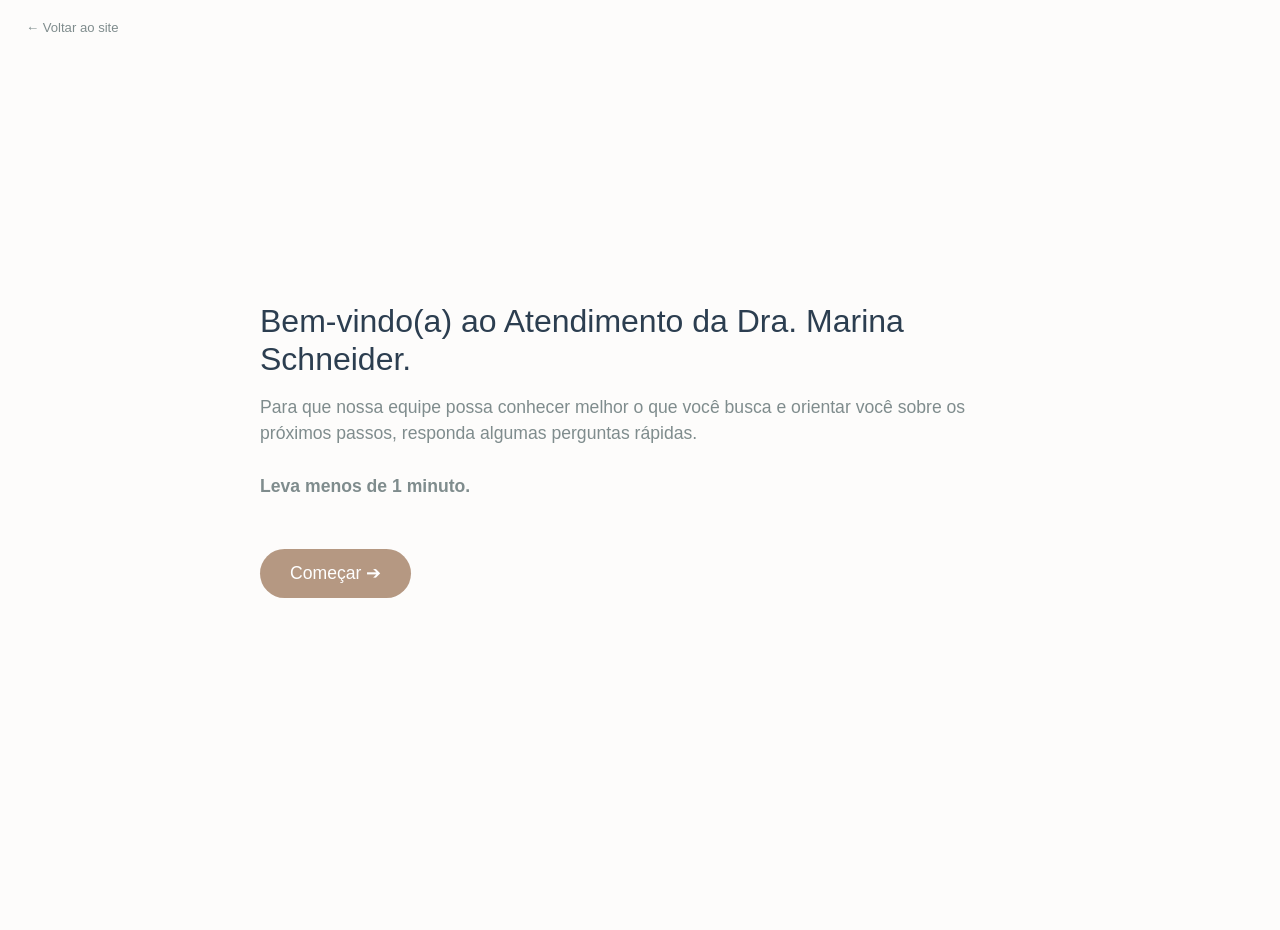
==== agendamento/index.html @ f87c00a6 "Atualização com formularios e numero whats 1665 Claude rodou e atualizei" ====
<!DOCTYPE html>
<html lang="pt-BR">
<head>
    <meta charset="UTF-8">
    <meta name="viewport" content="width=device-width, initial-scale=1.0, maximum-scale=1.0, user-scalable=no">
    <title>Atendimento | Dra. Marina Schneider</title>
    <link rel="icon" type="image/png" href="../assets/images/logo/favicon.png">
    <style>
        :root {
            --primary: #b59882;
            --primary-hover: #9c806b;
            --bg-color: #fdfcfb;
            --text-dark: #2c3e50;
            --text-light: #7f8c8d;
            --border: #e0e0e0;
            --warning-bg: #fff9e6;
            --warning-border: #f1c40f;
        }

        * {
            box-sizing: border-box;
            margin: 0;
            padding: 0;
            font-family: -apple-system, BlinkMacSystemFont, "Segoe UI", Roboto, Helvetica, Arial, sans-serif;
        }

        body {
            background-color: var(--bg-color);
            color: var(--text-dark);
            height: 100vh;
            height: 100dvh; /* Adapta-se melhor no mobile ao abrir o teclado/barra de endereço */
            overflow: hidden;
            display: flex;
            flex-direction: column;
        }

        .back-link {
            position: fixed;
            top: 14px;
            left: 16px;
            z-index: 200;
            font-size: 0.82em;
            color: var(--text-light);
            text-decoration: none;
            padding: 6px 10px;
            border-radius: 20px;
            transition: background 0.2s ease, color 0.2s ease;
        }
        .back-link:hover {
            background: rgba(181, 152, 130, 0.12);
            color: var(--primary);
        }

        .form-container {
            flex: 1;
            position: relative;
            width: 100%;
            max-width: 800px;
            margin: 0 auto;
            padding: 20px;
            display: flex;
            align-items: center;
        }

        .step {
            position: absolute;
            top: 0;
            left: 0;
            width: 100%;
            height: 100%;
            display: flex;
            flex-direction: column;
            justify-content: center;
            opacity: 0;
            visibility: hidden;
            transform: translateY(30px);
            transition: all 0.5s cubic-bezier(0.4, 0, 0.2, 1);
            padding: 20px;
            overflow-y: auto; /* Permite rolagem interna caso o conteúdo seja maior que a tela */
        }

        .step.active {
            opacity: 1;
            visibility: visible;
            transform: translateY(0);
            z-index: 10;
        }

        .step-number {
            font-size: 0.9em;
            color: var(--primary);
            font-weight: 600;
            margin-bottom: 10px;
            letter-spacing: 1px;
            text-transform: uppercase;
        }

        h2 {
            font-size: 2em;
            font-weight: 300;
            margin-bottom: 15px;
            line-height: 1.2;
        }

        p.subtitle {
            font-size: 1.1em;
            color: var(--text-light);
            margin-bottom: 30px;
            line-height: 1.5;
        }

        .options-grid {
            display: grid;
            grid-template-columns: 1fr 1fr;
            gap: 12px;
            max-height: 55vh;
            overflow-y: auto;
            padding-right: 10px;
        }

        @media (max-width: 600px) {
            .options-grid {
                grid-template-columns: 1fr;
                max-height: none; /* Remove o limite de altura para fluir livremente */
            }
            h2 { font-size: 1.6em; }

            .step {
                justify-content: flex-start; /* Joga todo o conteúdo mais para cima no celular */
                padding-top: 10vh; /* Margem superior amigável */
                padding-bottom: 150px; /* Espaço extra no final para o teclado não cobrir os botões */
            }
        }

        .option-card {
            border: 1px solid var(--border);
            border-radius: 8px;
            padding: 18px 15px;
            cursor: pointer;
            transition: all 0.2s ease;
            background: #fff;
            display: flex;
            align-items: center;
        }

        .option-card:hover {
            background: #fcf9f7;
            border-color: var(--primary);
        }

        .option-card.selected {
            border-color: var(--primary);
            background-color: rgba(181, 152, 130, 0.1);
            box-shadow: 0 0 0 1px var(--primary);
        }

        .option-card strong {
            font-size: 1.05em;
            font-weight: 500;
        }

        .option-card input {
            display: none;
        }

        .input-group {
            margin-bottom: 25px;
            width: 100%;
            max-width: 500px;
        }

        .input-group label {
            display: block;
            margin-bottom: 8px;
            font-weight: 500;
            color: var(--text-dark);
        }

        .input-group input[type="text"],
        .input-group input[type="tel"],
        .input-group textarea {
            width: 100%;
            padding: 12px 0;
            font-size: 1.2em;
            border: none;
            border-bottom: 2px solid var(--border);
            background: transparent;
            color: var(--text-dark);
            outline: none;
            transition: border-color 0.3s;
            resize: none;
        }

        .input-group textarea {
            min-height: 80px;
            line-height: 1.4;
        }

        .input-group input:focus,
        .input-group textarea:focus {
            border-bottom-color: var(--primary);
        }

        .hidden-input {
            display: none;
            margin-top: 15px;
            animation: fadeIn 0.3s ease;
        }
        .hidden-input.active {
            display: block;
        }

        @keyframes fadeIn {
            from { opacity: 0; transform: translateY(-10px); }
            to { opacity: 1; transform: translateY(0); }
        }

        .btn-container {
            margin-top: 20px;
            display: flex;
            gap: 15px;
            flex-wrap: wrap;
        }

        .btn {
            background-color: var(--primary);
            color: white;
            border: none;
            padding: 14px 30px;
            font-size: 1.1em;
            border-radius: 30px;
            cursor: pointer;
            transition: background 0.3s, transform 0.1s;
            font-weight: 500;
            display: inline-flex;
            align-items: center;
            justify-content: center;
            gap: 10px;
            text-decoration: none;
            text-align: center;
        }

        .btn:hover { background-color: var(--primary-hover); }
        .btn:active { transform: scale(0.98); }

        .btn-secondary {
            background-color: #f1f1f1;
            color: var(--text-dark);
        }
        .btn-secondary:hover { background-color: #e2e2e2; }

        .progress-bar {
            position: fixed;
            top: 0;
            left: 0;
            height: 4px;
            background-color: var(--primary);
            width: 0%;
            transition: width 0.4s ease;
            z-index: 100;
        }

        .error-msg {
            color: #e74c3c;
            font-size: 0.9em;
            margin-top: -10px;
            margin-bottom: 15px;
            display: none;
        }

        .final-message {
            text-align: center;
            max-width: 600px;
            margin: 0 auto;
            max-height: 80vh;
            overflow-y: auto;
            padding-right: 10px;
        }
        .final-message h2 { margin-bottom: 15px; font-size: 1.8em; }
        .final-message p { margin-bottom: 10px; font-size: 1.05em; line-height: 1.4; color: var(--text-dark); }
        .final-message .signature { margin-top: 15px; font-style: italic; color: var(--primary); font-size: 0.95em; }

        .alert-box {
            background-color: var(--warning-bg);
            border-left: 4px solid var(--warning-border);
            padding: 12px 15px;
            margin: 12px 0;
            text-align: left;
            border-radius: 4px;
            display: none; /* Oculto por padrão */
        }
        .alert-box p {
            margin: 0;
            font-size: 0.95em;
            color: #444;
            line-height: 1.4;
        }

    </style>
</head>
<body>

    <a href="../index.html" class="back-link">&larr; Voltar ao site</a>
    <div class="progress-bar" id="progressBar"></div>

    <div class="form-container">

        <div class="step active" id="step-0">
            <h2>Bem-vindo(a) ao Atendimento da Dra. Marina Schneider.</h2>
            <p class="subtitle">Para que nossa equipe possa conhecer melhor o que você busca e orientar você sobre os próximos passos, responda algumas perguntas rápidas.<br><br><strong>Leva menos de 1 minuto.</strong></p>
            <div class="btn-container">
                <button class="btn" onclick="nextStep(1)">Começar ➔</button>
            </div>
        </div>

        <div class="step" id="step-1">
            <div class="step-number">1 de 7</div>
            <h2>Vamos começar pelo básico</h2>

            <div class="input-group">
                <label>1. Como você gostaria de ser chamado(a)?</label>
                <div class="options-grid" style="grid-template-columns: 1fr 1fr 1fr; margin-bottom: 10px;">
                    <label class="option-card" onclick="selectPronoun(this)">
                        <input type="radio" name="pronome" value="Senhor">
                        <strong>Senhor</strong>
                    </label>
                    <label class="option-card" onclick="selectPronoun(this)">
                        <input type="radio" name="pronome" value="Senhora">
                        <strong>Senhora</strong>
                    </label>
                    <label class="option-card" onclick="selectPronoun(this, true)">
                        <input type="radio" name="pronome" value="Outro">
                        <strong>Outro</strong>
                    </label>
                </div>
                <div class="hidden-input" id="container-pronome-outro">
                    <input type="text" id="pronome_outro" placeholder="Como prefere?">
                </div>
            </div>

            <div class="input-group">
                <label>2. Qual o seu nome?</label>
                <input type="text" id="nome" placeholder="Seu nome">
            </div>

            <div class="error-msg" id="error-step-1">Por favor, preencha como quer ser chamado e seu nome.</div>
            <div class="btn-container">
                <button class="btn btn-secondary" onclick="prevStep(0)">Voltar</button>
                <button class="btn" onclick="validateStep1()">Próximo ➔</button>
            </div>
        </div>

        <div class="step" id="step-2">
            <div class="step-number">2 de 7</div>
            <h2>3. Qual região(ões) você gostaria de tratar ou transformar?</h2>
            <p style="margin-bottom: 15px; color: var(--text-light);">Pode selecionar mais de uma opção.</p>

            <div class="options-grid">
                <label class="option-card" onclick="toggleRegiaoCheckbox(this)">
                    <input type="checkbox" name="regiao" value="Mamas">
                    <strong>Mamas</strong>
                </label>
                <label class="option-card" onclick="toggleRegiaoCheckbox(this)">
                    <input type="checkbox" name="regiao" value="Abdome">
                    <strong>Abdome</strong>
                </label>
                <label class="option-card" onclick="toggleRegiaoCheckbox(this)">
                    <input type="checkbox" name="regiao" value="Contorno corporal">
                    <strong>Contorno corporal</strong>
                </label>
                <label class="option-card" onclick="toggleRegiaoCheckbox(this)">
                    <input type="checkbox" name="regiao" value="Face">
                    <strong>Face</strong>
                </label>
                <label class="option-card" onclick="toggleRegiaoCheckbox(this)">
                    <input type="checkbox" name="regiao" value="Procedimentos estéticos">
                    <strong>Procedimentos estéticos</strong>
                </label>
                <label class="option-card" onclick="toggleRegiaoCheckbox(this, true)">
                    <input type="checkbox" name="regiao" value="Outra região">
                    <strong>Outra região</strong>
                </label>
            </div>

            <div class="input-group hidden-input" id="container-regiao-outra" style="margin-top: 20px;">
                <input type="text" id="regiao_outra" placeholder="Qual seria a outra região?">
            </div>

            <div class="error-msg" id="error-step-2">Selecione pelo menos uma região.</div>
            <div class="btn-container">
                <button class="btn btn-secondary" onclick="prevStep(1)">Voltar</button>
                <button class="btn" onclick="validateStep2()">Próximo ➔</button>
            </div>
        </div>

        <div class="step" id="step-3">
            <div class="step-number">3 de 7</div>
            <h2>4. O que mais incomoda você nessa região?</h2>

            <div class="input-group">
                <textarea id="incomodo" placeholder="Descreva brevemente o que gostaria de mudar..."></textarea>
            </div>

            <div class="error-msg" id="error-step-3">Por favor, escreva algo sobre o que a incomoda.</div>
            <div class="btn-container">
                <button class="btn btn-secondary" onclick="prevStep(2)">Voltar</button>
                <button class="btn" onclick="validateStep3()">Próximo ➔</button>
            </div>
        </div>

        <div class="step" id="step-4">
            <div class="step-number">4 de 7</div>
            <h2>5. Você está decidido a resolver esse problema?</h2>

            <div class="options-grid" style="grid-template-columns: 1fr;">
                <label class="option-card" onclick="selectRadioAndAdvance(this, 'decisao', 5)">
                    <input type="radio" name="decisao" value="Sim, o quanto antes">
                    <strong>Sim, o quanto antes</strong>
                </label>
                <label class="option-card" onclick="selectRadioAndAdvance(this, 'decisao', 5)">
                    <input type="radio" name="decisao" value="Ainda não tenho certeza">
                    <strong>Ainda não tenho certeza</strong>
                </label>
                <label class="option-card" onclick="selectRadioAndAdvance(this, 'decisao', 5)">
                    <input type="radio" name="decisao" value="Não, apenas quero tirar dúvidas">
                    <strong>Não, apenas quero tirar dúvidas</strong>
                </label>
            </div>

            <div class="btn-container">
                <button class="btn btn-secondary" onclick="prevStep(3)">Voltar</button>
            </div>
        </div>

        <div class="step" id="step-5">
            <div class="step-number">5 de 7</div>
            <h2>6. Qual faixa de investimento você considera para o seu procedimento?</h2>

            <div class="options-grid" style="grid-template-columns: 1fr;">
                <label class="option-card" onclick="selectRadioAndAdvance(this, 'investimento', 6)">
                    <!-- Values representam o teto da faixa para lógica condicional -->
                    <input type="radio" name="investimento" value="10000" data-label="Até R$ 10.000">
                    <strong>Até R$ 10.000</strong>
                </label>
                <label class="option-card" onclick="selectRadioAndAdvance(this, 'investimento', 6)">
                    <input type="radio" name="investimento" value="20000" data-label="R$ 10.000 a R$ 20.000">
                    <strong>R$ 10.000 a R$ 20.000</strong>
                </label>
                <label class="option-card" onclick="selectRadioAndAdvance(this, 'investimento', 6)">
                    <input type="radio" name="investimento" value="40000" data-label="R$ 20.000 a R$ 40.000">
                    <strong>R$ 20.000 a R$ 40.000</strong>
                </label>
                <label class="option-card" onclick="selectRadioAndAdvance(this, 'investimento', 6)">
                    <input type="radio" name="investimento" value="999999" data-label="Acima de R$ 40.000">
                    <strong>Acima de R$ 40.000</strong>
                </label>
                <label class="option-card" onclick="selectRadioAndAdvance(this, 'investimento', 6)">
                    <input type="radio" name="investimento" value="999999" data-label="Ainda não tenho uma faixa definida">
                    <strong>Ainda não tenho uma faixa definida</strong>
                </label>
            </div>

            <div class="btn-container">
                <button class="btn btn-secondary" onclick="prevStep(4)">Voltar</button>
            </div>
        </div>

        <div class="step" id="step-6">
            <div class="step-number">6 de 7</div>
            <h2>7. Onde você gostaria de realizar sua consulta?</h2>

            <div class="options-grid" style="grid-template-columns: 1fr;">
                <label class="option-card" onclick="selectRadioAndAdvance(this, 'local', 7)">
                    <input type="radio" name="local" value="Blumenau">
                    <strong>Blumenau</strong>
                </label>
                <label class="option-card" onclick="selectRadioAndAdvance(this, 'local', 7)">
                    <input type="radio" name="local" value="São Paulo">
                    <strong>São Paulo</strong>
                </label>
                <label class="option-card" onclick="selectRadioAndAdvance(this, 'local', 7)">
                    <input type="radio" name="local" value="Online">
                    <strong>Online</strong>
                </label>
            </div>

            <div class="btn-container">
                <button class="btn btn-secondary" onclick="prevStep(5)">Voltar</button>
            </div>
        </div>

        <div class="step" id="step-7">
            <div class="step-number">7 de 7</div>
            <h2>8. O que você espera encontrar em uma consulta de cirurgia plástica?</h2>

            <div class="input-group">
                <textarea id="expectativa" placeholder="Confiança, empatia, tirar dúvidas..."></textarea>
            </div>

            <div class="error-msg" id="error-step-7">Por favor, partilhe um pouco sobre a sua expectativa.</div>
            <div class="btn-container">
                <button class="btn btn-secondary" onclick="prevStep(6)">Voltar</button>
                <button class="btn" onclick="validateAndSubmit()">Concluir ➔</button>
            </div>
        </div>

        <div class="step" id="step-8">
            <div class="final-message">
                <h2>Formulário concluído! ✨</h2>

                <div id="msg-padrao">
                    <p>Obrigada por compartilhar um pouco sobre o que você está buscando.</p>
                    <p>Nossa equipe receberá suas respostas e entrará em contato pelo WhatsApp para orientar você sobre os próximos passos.</p>
                </div>

                <!-- ALERTA DE ORÇAMENTO (Dinâmico) -->
                <div class="alert-box" id="alerta-orcamento">
                    <p><strong>Com carinho:</strong> Notamos que o investimento para as regiões escolhidas costuma ser um pouco superior à faixa que você selecionou. Deseja prosseguir com a nossa equipe mesmo assim?</p>
                </div>

                <!-- ALERTA DE CONSULTA ONLINE (Dinâmico) -->
                <div class="alert-box" id="alerta-online" style="border-color: var(--primary); background-color: rgba(181, 152, 130, 0.05);">
                    <p><strong>Consulta Online:</strong> Ela possui um valor de consulta que já inclui o seu retorno presencial em até 60 dias (Blumenau ou SP). Tudo bem para você?</p>
                </div>

                <div class="signature">
                    Dra. Marina Schneider<br>
                    Cirurgiã Plástica<br>
                    <strong>Sua história é única. Seu planejamento também.</strong>
                </div>

                <div class="btn-container" style="justify-content: center; margin-top: 20px;">
                    <a href="#" id="whatsapp-link" class="btn" target="_blank" rel="noopener noreferrer" style="background-color: #25D366; width: 100%; max-width: 400px;">
                        Enviar mensagem
                    </a>
                </div>
            </div>
        </div>

    </div>

    <script>
        const totalSteps = 7;

        function updateProgress(stepIndex) {
            const progress = (stepIndex / totalSteps) * 100;
            document.getElementById('progressBar').style.width = `${Math.min(progress, 100)}%`;
        }

        function nextStep(stepIndex) {
            document.querySelectorAll('.step').forEach(step => step.classList.remove('active'));
            document.getElementById(`step-${stepIndex}`).classList.add('active');

            if(stepIndex > 0 && stepIndex <= totalSteps) {
                updateProgress(stepIndex);
            } else if (stepIndex === 8) {
                document.getElementById('progressBar').style.width = '100%';
            }
        }

        function prevStep(stepIndex) {
            nextStep(stepIndex);
        }

        // Lógica do Passo 1: Pronome
        function selectPronoun(element, isOutro = false) {
            const siblings = element.parentElement.querySelectorAll('.option-card');
            siblings.forEach(el => el.classList.remove('selected'));

            element.classList.add('selected');
            element.querySelector('input').checked = true;

            const containerOutro = document.getElementById('container-pronome-outro');
            if (isOutro) {
                containerOutro.classList.add('active');
                setTimeout(() => document.getElementById('pronome_outro').focus(), 100);
            } else {
                containerOutro.classList.remove('active');
            }
            document.getElementById('error-step-1').style.display = 'none';
        }

        function validateStep1() {
            const nome = document.getElementById('nome').value.trim();
            const pronomeSelected = document.querySelector('input[name="pronome"]:checked');

            let pronomeValido = false;
            if (pronomeSelected) {
                if (pronomeSelected.value === 'Outro') {
                    pronomeValido = document.getElementById('pronome_outro').value.trim() !== '';
                } else {
                    pronomeValido = true;
                }
            }

            if (nome === '' || !pronomeValido) {
                document.getElementById('error-step-1').style.display = 'block';
            } else {
                document.getElementById('error-step-1').style.display = 'none';
                nextStep(2);
            }
        }

        // Lógica do Passo 2: Regiões
        function toggleRegiaoCheckbox(element, isOutro = false) {
            const checkbox = element.querySelector('input');
            const containerOutra = document.getElementById('container-regiao-outra');

            setTimeout(() => {
                if (checkbox.checked) {
                    element.classList.add('selected');
                    if(isOutro) {
                        containerOutra.classList.add('active');
                        setTimeout(() => document.getElementById('regiao_outra').focus(), 100);
                    }
                } else {
                    element.classList.remove('selected');
                    if(isOutro) {
                        containerOutra.classList.remove('active');
                    }
                }
                document.getElementById('error-step-2').style.display = 'none';
            }, 50);
        }

        function validateStep2() {
            const selecionados = document.querySelectorAll('input[name="regiao"]:checked');
            let valido = selecionados.length > 0;

            // Verifica se marcou "Outro" e se preencheu
            const selecionouOutro = Array.from(selecionados).some(cb => cb.value === "Outra região");
            if (selecionouOutro && document.getElementById('regiao_outra').value.trim() === '') {
                valido = false;
            }

            if (!valido) {
                document.getElementById('error-step-2').style.display = 'block';
            } else {
                document.getElementById('error-step-2').style.display = 'none';
                nextStep(3);
            }
        }

        function validateStep3() {
            const incomodo = document.getElementById('incomodo').value.trim();
            if (incomodo === '') {
                document.getElementById('error-step-3').style.display = 'block';
            } else {
                document.getElementById('error-step-3').style.display = 'none';
                nextStep(4);
            }
        }

        function selectRadioAndAdvance(element, inputName, nextStepIndex) {
            const siblings = element.parentElement.querySelectorAll('.option-card');
            siblings.forEach(el => el.classList.remove('selected'));

            element.classList.add('selected');
            element.querySelector('input').checked = true;

            setTimeout(() => {
                nextStep(nextStepIndex);
            }, 300);
        }

        function validateAndSubmit() {
            const expectativa = document.getElementById('expectativa').value.trim();

            if (expectativa === '') {
                document.getElementById('error-step-7').style.display = 'block';
            } else {
                document.getElementById('error-step-7').style.display = 'none';
                processarFormulario();
            }
        }

        function processarFormulario() {
            // Recolher Dados
            const pronomeSelected = document.querySelector('input[name="pronome"]:checked');
            let pronome = pronomeSelected ? pronomeSelected.value : "";
            if (pronome === "Outro") {
                pronome = document.getElementById('pronome_outro').value;
            }

            const nome = document.getElementById('nome').value;

            // Regiões (Tratando Multi-seleção)
            const checkboxesRegiao = document.querySelectorAll('input[name="regiao"]:checked');
            let regioesArr = [];
            checkboxesRegiao.forEach(cb => {
                if(cb.value === "Outra região") {
                    regioesArr.push(document.getElementById('regiao_outra').value);
                } else {
                    regioesArr.push(cb.value);
                }
            });
            const regiaoTexto = regioesArr.join(', ');

            const incomodo = document.getElementById('incomodo').value;
            const decisao = document.querySelector('input[name="decisao"]:checked')?.value || "Não informado";

            const invRadio = document.querySelector('input[name="investimento"]:checked');
            const invLabel = invRadio ? invRadio.getAttribute('data-label') : "Não informado";
            const invMax = invRadio ? parseInt(invRadio.value) : 999999;

            const local = document.querySelector('input[name="local"]:checked')?.value || "Não informado";
            const expectativa = document.getElementById('expectativa').value;

            // --- LÓGICA DE ALERTAS E ORÇAMENTO ---
            const custoPorProcedimento = 14000;
            const custoEstimadoTotal = checkboxesRegiao.length * custoPorProcedimento;

            const boxOrcamento = document.getElementById('alerta-orcamento');
            const boxOnline = document.getElementById('alerta-online');
            const msgPadrao = document.getElementById('msg-padrao');
            const btnWhatsapp = document.getElementById('whatsapp-link');

            let precisaConfirmacao = false;

            if (custoEstimadoTotal > invMax) {
                // Estoura o orçamento
                boxOrcamento.style.display = 'block';
                msgPadrao.style.display = 'none'; // Esconde a mensagem padrão para poupar espaço
                precisaConfirmacao = true;
            } else {
                // Dentro do orçamento
                boxOrcamento.style.display = 'none';
                msgPadrao.style.display = 'block';
            }

            // Alerta Online
            if (local === 'Online') {
                boxOnline.style.display = 'block';
                precisaConfirmacao = true;
                // Se só tem o alerta online, pode esconder um parágrafo da msg padrão para caber bem
                if(custoEstimadoTotal <= invMax) {
                     msgPadrao.innerHTML = "<p>Obrigada por compartilhar! Nossa equipe entrará em contato para orientar você sobre os próximos passos.</p>";
                }
            } else {
                boxOnline.style.display = 'none';
            }

            // Define o texto do botão baseado nos avisos
            if (precisaConfirmacao) {
                btnWhatsapp.innerText = "Sim, quero prosseguir";
            } else {
                btnWhatsapp.innerText = "Enviar mensagem";
            }

            // Formatar mensagem WhatsApp
            let mensagemWhatsapp = "Olá! Preenchi o formulário de triagem e gostaria de conversar sobre os próximos passos.%0A%0A";
            mensagemWhatsapp += `*1. Tratamento:* ${pronome}%0A`;
            mensagemWhatsapp += `*2. Nome:* ${nome}%0A`;
            mensagemWhatsapp += `*3. Região(ões):* ${regiaoTexto}%0A`;
            mensagemWhatsapp += `*4. O que incomoda:* ${incomodo}%0A`;
            mensagemWhatsapp += `*5. Decisão:* ${decisao}%0A`;
            mensagemWhatsapp += `*6. Investimento:* ${invLabel}%0A`;
            mensagemWhatsapp += `*7. Local:* ${local}%0A`;
            mensagemWhatsapp += `*8. Expectativas:* ${expectativa}`;

            const numeroTelefone = "5547992421665";
            const linkWpp = `https://api.whatsapp.com/send?phone=${numeroTelefone}&text=${mensagemWhatsapp}`;

            btnWhatsapp.href = linkWpp;

            // Avança para tela final
            nextStep(8);
        }

    </script>
</body>
</html>
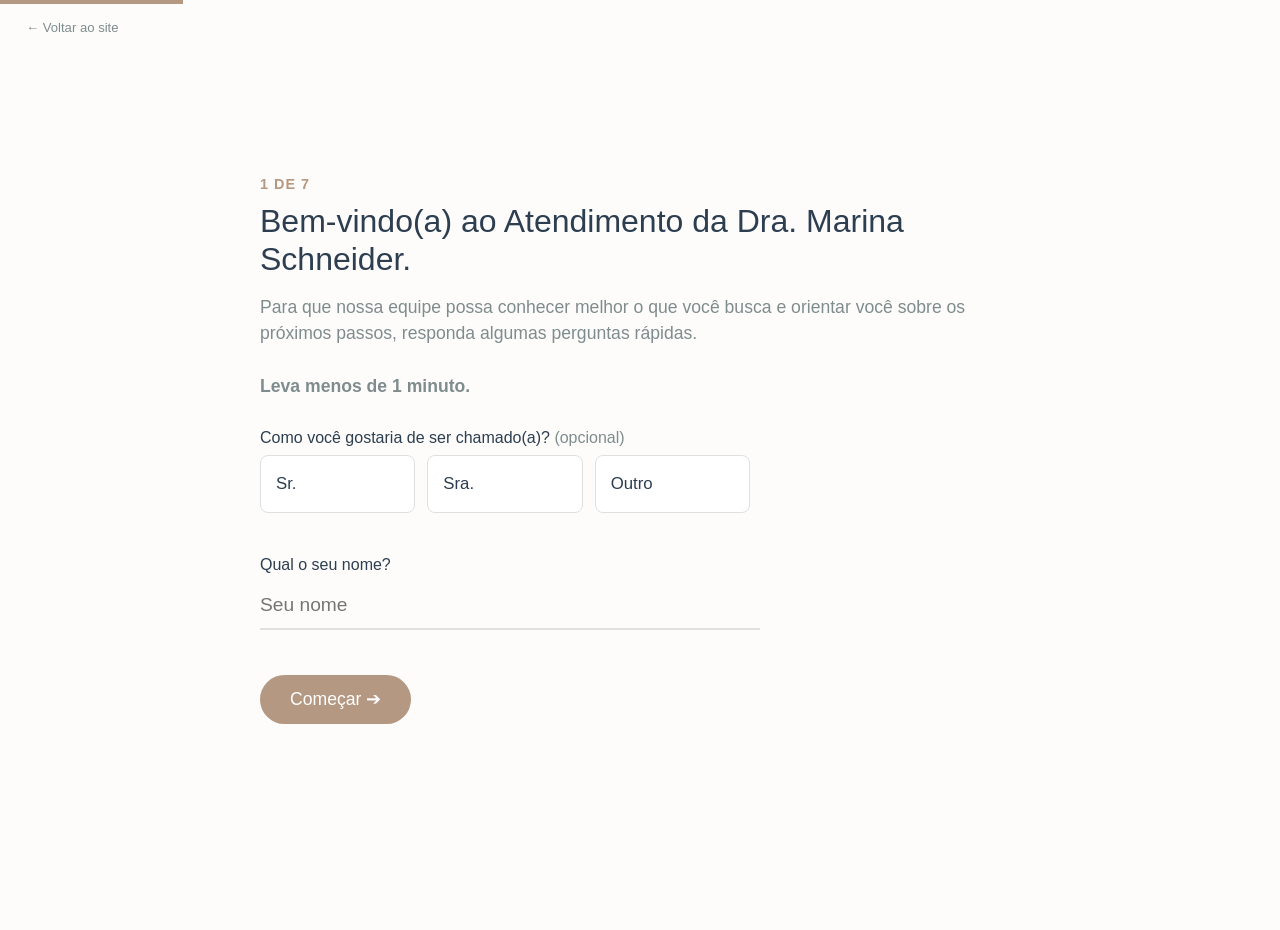
==== commit 5faf9fb4: "Sr abreviadoobrigatorio e pagina 01 compilada Ajuste do Sr abreviado, não obrigatorio e pagina 01 co" ====
--- a/agendamento/index.html
+++ b/agendamento/index.html
@@ -305,28 +305,21 @@
 
     <div class="form-container">
 
-        <div class="step active" id="step-0">
+        <div class="step active" id="step-1">
+            <div class="step-number">1 de 7</div>
             <h2>Bem-vindo(a) ao Atendimento da Dra. Marina Schneider.</h2>
             <p class="subtitle">Para que nossa equipe possa conhecer melhor o que você busca e orientar você sobre os próximos passos, responda algumas perguntas rápidas.<br><br><strong>Leva menos de 1 minuto.</strong></p>
-            <div class="btn-container">
-                <button class="btn" onclick="nextStep(1)">Começar ➔</button>
-            </div>
-        </div>
-
-        <div class="step" id="step-1">
-            <div class="step-number">1 de 7</div>
-            <h2>Vamos começar pelo básico</h2>
 
             <div class="input-group">
-                <label>1. Como você gostaria de ser chamado(a)?</label>
+                <label>Como você gostaria de ser chamado(a)? <span style="color: var(--text-light); font-weight: 400;">(opcional)</span></label>
                 <div class="options-grid" style="grid-template-columns: 1fr 1fr 1fr; margin-bottom: 10px;">
                     <label class="option-card" onclick="selectPronoun(this)">
-                        <input type="radio" name="pronome" value="Senhor">
-                        <strong>Senhor</strong>
+                        <input type="radio" name="pronome" value="Sr.">
+                        <strong>Sr.</strong>
                     </label>
                     <label class="option-card" onclick="selectPronoun(this)">
-                        <input type="radio" name="pronome" value="Senhora">
-                        <strong>Senhora</strong>
+                        <input type="radio" name="pronome" value="Sra.">
+                        <strong>Sra.</strong>
                     </label>
                     <label class="option-card" onclick="selectPronoun(this, true)">
                         <input type="radio" name="pronome" value="Outro">
@@ -339,14 +332,13 @@
             </div>
 
             <div class="input-group">
-                <label>2. Qual o seu nome?</label>
+                <label>Qual o seu nome?</label>
                 <input type="text" id="nome" placeholder="Seu nome">
             </div>
 
-            <div class="error-msg" id="error-step-1">Por favor, preencha como quer ser chamado e seu nome.</div>
+            <div class="error-msg" id="error-step-1">Por favor, preencha seu nome.</div>
             <div class="btn-container">
-                <button class="btn btn-secondary" onclick="prevStep(0)">Voltar</button>
-                <button class="btn" onclick="validateStep1()">Próximo ➔</button>
+                <button class="btn" onclick="validateStep1()">Começar ➔</button>
             </div>
         </div>
 
@@ -561,6 +553,10 @@
         function prevStep(stepIndex) {
             nextStep(stepIndex);
         }
+
+        // A primeira pergunta já aparece ativa no HTML (sem precisar clicar em
+        // "Começar" antes), então acertamos a barra de progresso pra refletir isso.
+        updateProgress(1);
 
         // Lógica do Passo 1: Pronome
         function selectPronoun(element, isOutro = false) {
@@ -584,17 +580,19 @@
             const nome = document.getElementById('nome').value.trim();
             const pronomeSelected = document.querySelector('input[name="pronome"]:checked');
 
-            let pronomeValido = false;
-            if (pronomeSelected) {
-                if (pronomeSelected.value === 'Outro') {
-                    pronomeValido = document.getElementById('pronome_outro').value.trim() !== '';
-                } else {
-                    pronomeValido = true;
-                }
+            // O tratamento (Sr./Sra./Outro) é opcional. Só validamos o campo de
+            // texto "Outro" quando a pessoa marcou essa opção mas não escreveu nada.
+            let pronomeValido = true;
+            if (pronomeSelected && pronomeSelected.value === 'Outro') {
+                pronomeValido = document.getElementById('pronome_outro').value.trim() !== '';
             }
 
             if (nome === '' || !pronomeValido) {
-                document.getElementById('error-step-1').style.display = 'block';
+                const errorEl = document.getElementById('error-step-1');
+                errorEl.textContent = nome === ''
+                    ? 'Por favor, preencha seu nome.'
+                    : 'Por favor, escreva como prefere ser chamado(a), ou desmarque a opção "Outro".';
+                errorEl.style.display = 'block';
             } else {
                 document.getElementById('error-step-1').style.display = 'none';
                 nextStep(2);
@@ -707,8 +705,23 @@
             const expectativa = document.getElementById('expectativa').value;
 
             // --- LÓGICA DE ALERTAS E ORÇAMENTO ---
-            const custoPorProcedimento = 14000;
-            const custoEstimadoTotal = checkboxesRegiao.length * custoPorProcedimento;
+            // Valor estimado por região selecionada.
+            // Procedimentos estéticos e "outra região" entram com um valor baixo
+            // de propósito, pra não disparar o alerta de orçamento à toa
+            // (cosmiatria costuma custar bem menos que uma cirurgia, e "outra
+            // região" é um texto livre que a equipe ainda não sabe o que é).
+            const custoPorRegiao = {
+                "Mamas": 14000,
+                "Abdome": 14000,
+                "Contorno corporal": 14000,
+                "Face": 14000,
+                "Procedimentos estéticos": 500,
+                "Outra região": 500
+            };
+            let custoEstimadoTotal = 0;
+            checkboxesRegiao.forEach(cb => {
+                custoEstimadoTotal += custoPorRegiao[cb.value] ?? 14000;
+            });
 
             const boxOrcamento = document.getElementById('alerta-orcamento');
             const boxOnline = document.getElementById('alerta-online');
